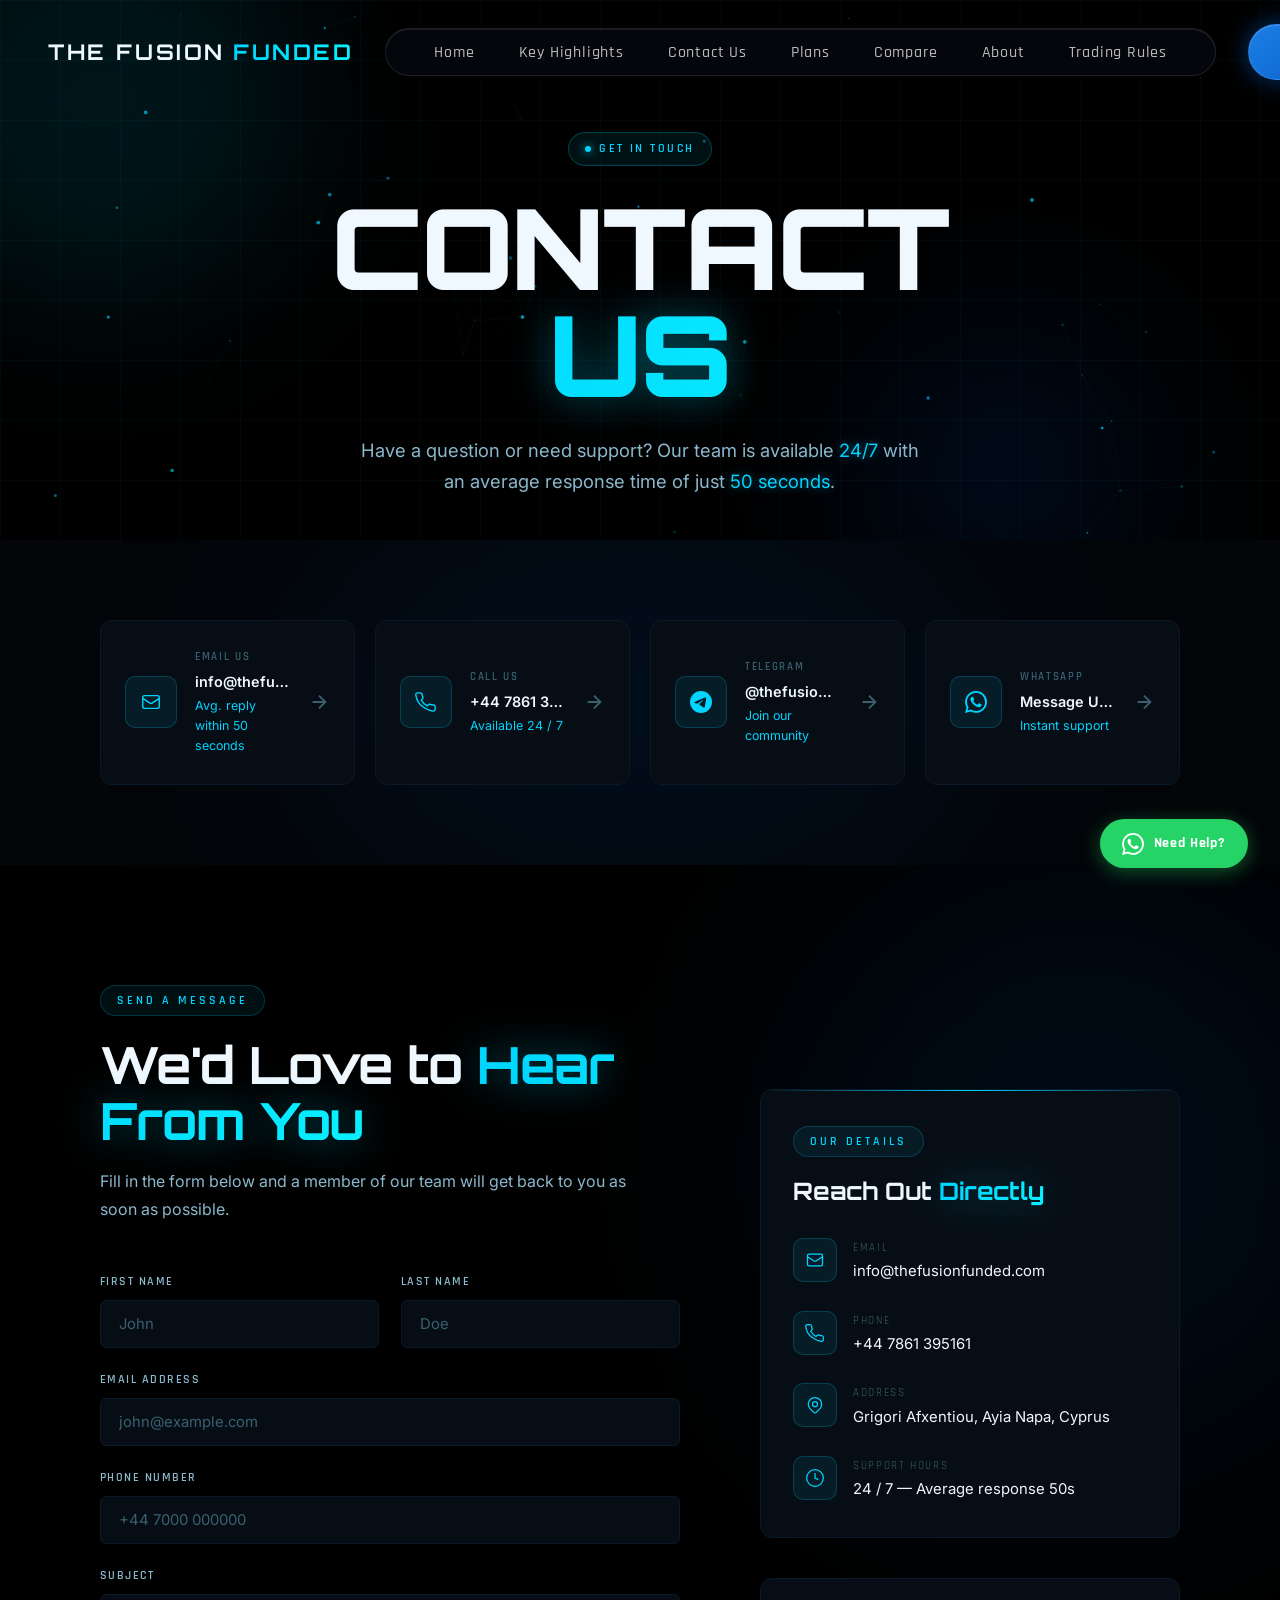
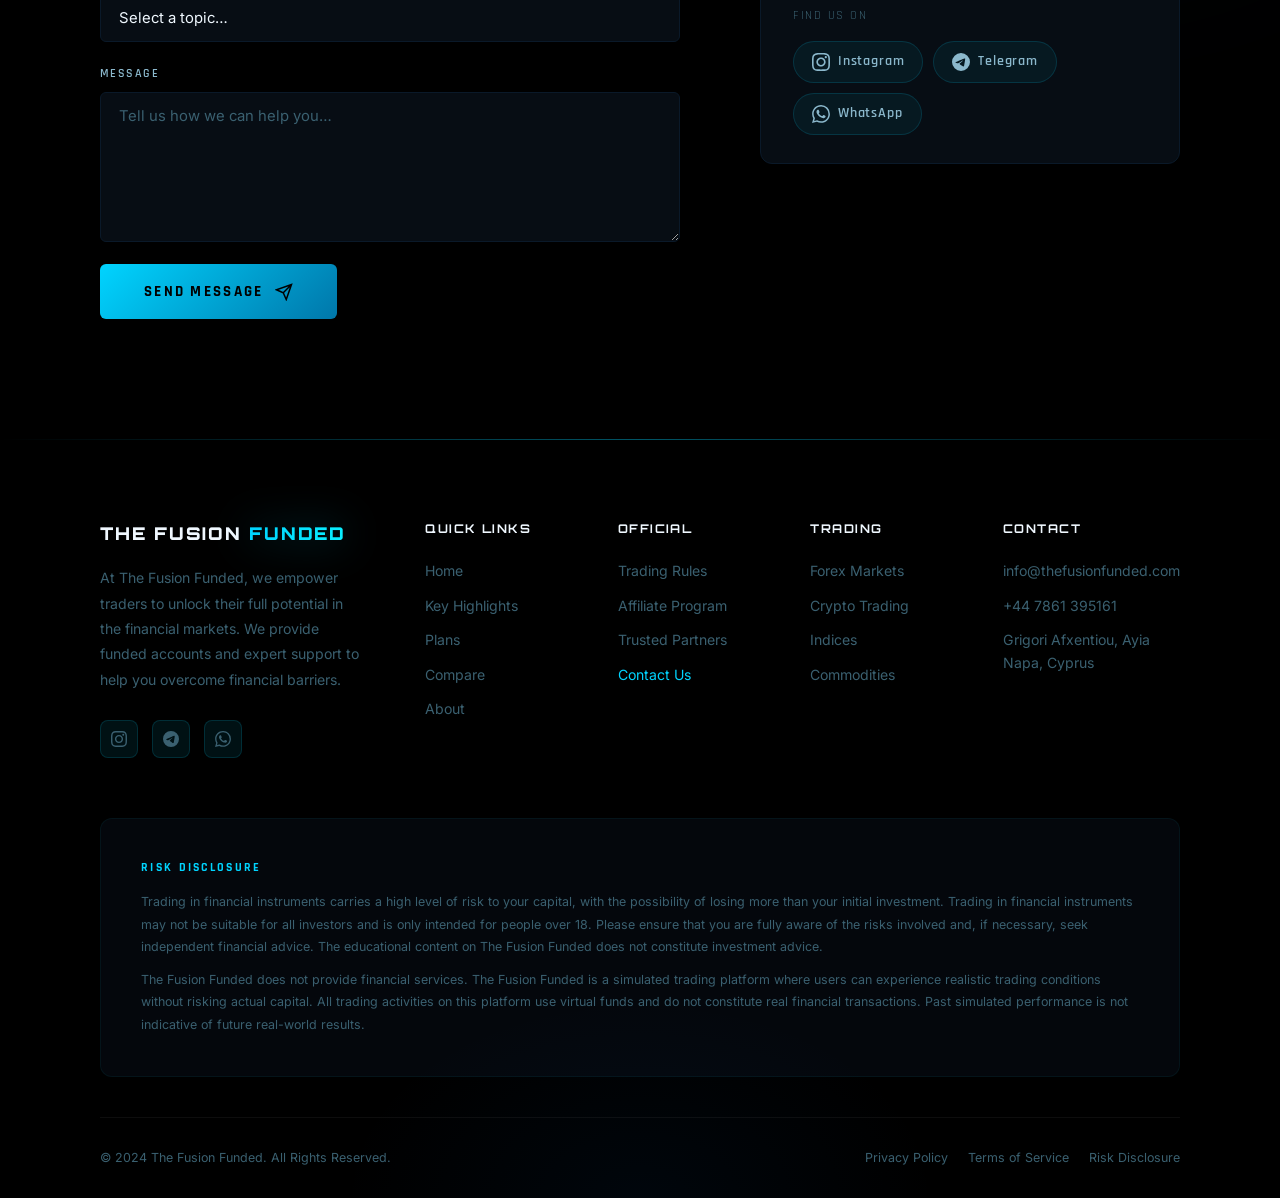
==== contact_us.html @ 969940a4 "fi" ====
<!DOCTYPE html>
<html lang="en">

<head>
  <meta charset="UTF-8" />
  <meta name="viewport" content="width=device-width, initial-scale=1.0" />
  <meta name="description"
    content="Contact The Fusion Funded — Get in touch with our expert support team. We're here 24/7 to help you on your funded trading journey." />
  <title>Contact Us | The Fusion Funded</title>
  <link rel="preconnect" href="https://fonts.googleapis.com" />
  <link rel="preconnect" href="https://fonts.gstatic.com" crossorigin />
  <link
    href="https://fonts.googleapis.com/css2?family=Orbitron:wght@400;600;700;900&family=Inter:wght@300;400;500;600&family=Rajdhani:wght@300;400;500;600;700&display=swap"
    rel="stylesheet" />
  <link rel="stylesheet" href="contact_us.css" />
</head>

<body>

  <!-- ===== NAVBAR ===== -->
  <nav id="navbar">
    <div class="nav-inner">
      <a href="../index.html" class="nav-logo" id="nav-logo">
        <span class="logo-text">THE FUSION</span>
        <span class="logo-accent">FUNDED</span>
      </a>
      <ul class="nav-links" id="nav-links">
        <li><a href="../index.html#hero" class="nav-link">Home</a></li>
        <li><a href="../index.html#highlights" class="nav-link">Key Highlights</a></li>
        <li><a href="contact_us.html" class="nav-link active">Contact Us</a></li>
        <li><a href="../index.html#plans" class="nav-link">Plans</a></li>
        <li><a href="../index.html#compare" class="nav-link">Compare</a></li>
        <li><a href="../index.html#about" class="nav-link">About</a></li>
        <li><a href="https://thefusionfunded.com/trading_rules.html" class="nav-link" target="_blank">Trading Rules</a></li>
      </ul>
      <a href="https://user.thefusionfunded.com/user/signup" class="nav-cta" id="nav-cta" target="_blank">Login / Sign Up</a>
      <button class="hamburger" id="hamburger" aria-label="Toggle navigation">
        <span></span><span></span><span></span>
      </button>
    </div>
  </nav>

  <!-- Mobile Menu Overlay -->
  <div class="mobile-menu-overlay" id="mobile-menu-overlay"></div>
  <div class="mobile-menu" id="mobile-menu">
    <ul>
      <li><a href="../index.html#hero" class="mobile-link">Home</a></li>
      <li><a href="../index.html#highlights" class="mobile-link">Key Highlights</a></li>
      <li><a href="contact_us.html" class="mobile-link">Contact Us</a></li>
      <li><a href="../index.html#plans" class="mobile-link">Plans</a></li>
      <li><a href="../index.html#compare" class="mobile-link">Compare</a></li>
      <li><a href="../index.html#about" class="mobile-link">About</a></li>
      <li><a href="https://thefusionfunded.com/trading_rules.html" class="mobile-link" target="_blank">Trading Rules</a></li>
      <li><a href="https://user.thefusionfunded.com/user/signup" class="mobile-cta" target="_blank">Login / Sign Up</a></li>
    </ul>
  </div>

  <!-- ===== PAGE HERO ===== -->
  <section class="page-hero" id="page-hero">
    <canvas id="hero-canvas" class="hero-canvas"></canvas>
    <div class="grid-overlay"></div>
    <div class="page-hero-content">
      <div class="hero-badge">
        <span class="badge-dot"></span>
        GET IN TOUCH
      </div>
      <h1 class="page-hero-title">
        <span class="title-line">CONTACT</span>
        <span class="title-line gradient-text">US</span>
      </h1>
      <p class="page-hero-subtitle">
        Have a question or need support? Our team is available
        <span class="neon-highlight">24/7</span> with an average response time of just
        <span class="neon-highlight">50 seconds</span>.
      </p>
    </div>
    <!-- Decorative orbs -->
    <div class="hero-orb hero-orb-1"></div>
    <div class="hero-orb hero-orb-2"></div>
  </section>

  <!-- ===== QUICK CONTACT CARDS ===== -->
  <section class="section quick-contact-section">
    <div class="section-bg-glow quick-glow"></div>
    <div class="container">
      <div class="quick-cards-grid">

        <a href="mailto:info@thefusionfunded.com" class="quick-card" id="card-email">
          <div class="quick-card-icon">
            <svg viewBox="0 0 24 24" fill="none" stroke="currentColor" stroke-width="1.5">
              <path d="M3 8l7.89 5.26a2 2 0 002.22 0L21 8M5 19h14a2 2 0 002-2V7a2 2 0 00-2-2H5a2 2 0 00-2 2v10a2 2 0 002 2z"/>
            </svg>
          </div>
          <div class="quick-card-body">
            <span class="quick-card-label">Email Us</span>
            <span class="quick-card-value">info@thefusionfunded.com</span>
            <span class="quick-card-hint">Avg. reply within 50 seconds</span>
          </div>
          <div class="quick-card-arrow">
            <svg viewBox="0 0 24 24" fill="none" stroke="currentColor" stroke-width="2"><path d="M5 12h14M12 5l7 7-7 7"/></svg>
          </div>
        </a>

        <a href="tel:+447861395161" class="quick-card" id="card-phone">
          <div class="quick-card-icon">
            <svg viewBox="0 0 24 24" fill="none" stroke="currentColor" stroke-width="1.5">
              <path d="M22 16.92v3a2 2 0 01-2.18 2 19.79 19.79 0 01-8.63-3.07A19.5 19.5 0 013.9 12.7a19.79 19.79 0 01-3.07-8.67A2 2 0 012.8 2h3a2 2 0 012 1.72 12.84 12.84 0 00.7 2.81 2 2 0 01-.45 2.11L6.91 9.91a16 16 0 006.34 6.34l1.27-1.27a2 2 0 012.11-.45 12.84 12.84 0 002.81.7A2 2 0 0122 16.92z"/>
            </svg>
          </div>
          <div class="quick-card-body">
            <span class="quick-card-label">Call Us</span>
            <span class="quick-card-value">+44 7861 395161</span>
            <span class="quick-card-hint">Available 24 / 7</span>
          </div>
          <div class="quick-card-arrow">
            <svg viewBox="0 0 24 24" fill="none" stroke="currentColor" stroke-width="2"><path d="M5 12h14M12 5l7 7-7 7"/></svg>
          </div>
        </a>

        <a href="https://t.me/thefusionfunded" target="_blank" class="quick-card" id="card-telegram">
          <div class="quick-card-icon">
            <svg viewBox="0 0 24 24" fill="currentColor">
              <path d="M11.944 0A12 12 0 0 0 0 12a12 12 0 0 0 12 12 12 12 0 0 0 12-12A12 12 0 0 0 12 0h-.056zm4.962 7.224c.1-.002.321.023.465.14a.506.506 0 0 1 .171.325c.016.093.036.306.02.472-.18 1.898-.962 6.502-1.36 8.627-.168.9-.499 1.201-.82 1.23-.696.065-1.225-.46-1.9-.902-1.056-.693-1.653-1.124-2.678-1.8-1.185-.78-.417-1.21.258-1.91.177-.184 3.247-2.977 3.307-3.23.007-.032.014-.15-.056-.212s-.174-.041-.249-.024c-.106.024-1.793 1.14-5.061 3.345-.479.33-.913.49-1.302.48-.428-.008-1.252-.241-1.865-.44-.752-.245-1.349-.374-1.297-.789.027-.216.325-.437.893-.663 3.498-1.524 5.83-2.529 6.998-3.014 3.332-1.386 4.025-1.627 4.476-1.635z"/>
            </svg>
          </div>
          <div class="quick-card-body">
            <span class="quick-card-label">Telegram</span>
            <span class="quick-card-value">@thefusionfunded</span>
            <span class="quick-card-hint">Join our community</span>
          </div>
          <div class="quick-card-arrow">
            <svg viewBox="0 0 24 24" fill="none" stroke="currentColor" stroke-width="2"><path d="M5 12h14M12 5l7 7-7 7"/></svg>
          </div>
        </a>

        <a href="https://wa.me/message/M3FHBYUPELBIJ1" target="_blank" class="quick-card" id="card-whatsapp">
          <div class="quick-card-icon">
            <svg viewBox="0 0 24 24" fill="currentColor">
              <path d="M17.472 14.382c-.297-.149-1.758-.867-2.03-.967-.273-.099-.471-.148-.67.15-.197.297-.767.966-.94 1.164-.173.199-.347.223-.644.075-.297-.15-1.255-.463-2.39-1.475-.883-.788-1.48-1.761-1.653-2.059-.173-.297-.018-.458.13-.606.134-.133.298-.347.446-.52.149-.174.198-.298.298-.497.099-.198.05-.371-.025-.52-.075-.149-.669-1.612-.916-2.207-.242-.579-.487-.5-.669-.51-.173-.008-.371-.01-.57-.01-.198 0-.52.074-.792.372-.272.297-1.04 1.016-1.04 2.479 0 1.462 1.065 2.875 1.213 3.074.149.198 2.096 3.2 5.077 4.487.709.306 1.262.489 1.694.625.712.227 1.36.195 1.871.118.571-.085 1.758-.719 2.006-1.413.248-.694.248-1.289.173-1.413-.074-.124-.272-.198-.57-.347m-5.421 7.403h-.004a9.87 9.87 0 01-5.031-1.378l-.361-.214-3.741.982.998-3.648-.235-.374a9.86 9.86 0 01-1.51-5.26c.001-5.45 4.436-9.884 9.888-9.884 2.64 0 5.122 1.03 6.988 2.898a9.825 9.825 0 012.893 6.994c-.003 5.45-4.437 9.884-9.885 9.884m8.413-18.297A11.815 11.815 0 0012.05 0C5.495 0 .16 5.335.157 11.892c0 2.096.547 4.142 1.588 5.945L.057 24l6.305-1.654a11.882 11.882 0 005.683 1.448h.005c6.554 0 11.89-5.335 11.893-11.893a11.821 11.821 0 00-3.48-8.413z"/>
            </svg>
          </div>
          <div class="quick-card-body">
            <span class="quick-card-label">WhatsApp</span>
            <span class="quick-card-value">Message Us Now</span>
            <span class="quick-card-hint">Instant support</span>
          </div>
          <div class="quick-card-arrow">
            <svg viewBox="0 0 24 24" fill="none" stroke="currentColor" stroke-width="2"><path d="M5 12h14M12 5l7 7-7 7"/></svg>
          </div>
        </a>

      </div>
    </div>
  </section>

  <!-- ===== CONTACT FORM + INFO ===== -->
  <section class="section contact-main-section" id="contact-form-section">
    <div class="section-bg-glow contact-main-glow"></div>
    <div class="container">
      <div class="contact-layout">

        <!-- LEFT: Form -->
        <div class="contact-form-wrap" data-reveal>
          <div class="section-header-left">
            <span class="section-tag">Send a Message</span>
            <h2 class="section-title">We'd Love to <span class="gradient-text">Hear From You</span></h2>
            <p class="section-desc-left">Fill in the form below and a member of our team will get back to you as soon as possible.</p>
          </div>

          <form class="contact-form" id="contact-form" novalidate>
            <div class="form-row">
              <div class="form-group">
                <label for="first-name">First Name</label>
                <input type="text" id="first-name" name="first_name" placeholder="John" required />
              </div>
              <div class="form-group">
                <label for="last-name">Last Name</label>
                <input type="text" id="last-name" name="last_name" placeholder="Doe" required />
              </div>
            </div>

            <div class="form-group">
              <label for="email">Email Address</label>
              <input type="email" id="email" name="email" placeholder="john@example.com" required />
            </div>

            <div class="form-group">
              <label for="phone">Phone Number</label>
              <input type="tel" id="phone" name="phone" placeholder="+44 7000 000000" />
            </div>

            <div class="form-group">
              <label for="subject">Subject</label>
              <select id="subject" name="subject">
                <option value="" disabled selected>Select a topic…</option>
                <option value="account">Account Support</option>
                <option value="payout">Payout Inquiry</option>
                <option value="challenge">Challenge Rules</option>
                <option value="technical">Technical Issues</option>
                <option value="partnership">Partnership</option>
                <option value="other">Other</option>
              </select>
            </div>

            <div class="form-group">
              <label for="message">Message</label>
              <textarea id="message" name="message" placeholder="Tell us how we can help you…" rows="6" required></textarea>
            </div>

            <button type="submit" class="btn-submit" id="btn-submit">
              <span>Send Message</span>
              <svg viewBox="0 0 24 24" fill="none" stroke="currentColor" stroke-width="2">
                <path d="M22 2L11 13M22 2L15 22 11 13 2 9l20-7z"/>
              </svg>
            </button>

            <!-- Success / Error feedback -->
            <div class="form-feedback" id="form-feedback" aria-live="polite"></div>
          </form>
        </div>

        <!-- RIGHT: Info + Map -->
        <div class="contact-info-wrap" data-reveal-right>

          <div class="contact-info-block">
            <span class="section-tag">Our Details</span>
            <h3 class="info-block-title">Reach Out <span class="gradient-text">Directly</span></h3>

            <div class="info-list">
              <div class="info-item">
                <div class="info-icon">
                  <svg viewBox="0 0 24 24" fill="none" stroke="currentColor" stroke-width="1.5">
                    <path d="M3 8l7.89 5.26a2 2 0 002.22 0L21 8M5 19h14a2 2 0 002-2V7a2 2 0 00-2-2H5a2 2 0 00-2 2v10a2 2 0 002 2z"/>
                  </svg>
                </div>
                <div class="info-text">
                  <span class="info-label">Email</span>
                  <a href="mailto:info@thefusionfunded.com" class="info-value hover-neon">info@thefusionfunded.com</a>
                </div>
              </div>

              <div class="info-item">
                <div class="info-icon">
                  <svg viewBox="0 0 24 24" fill="none" stroke="currentColor" stroke-width="1.5">
                    <path d="M22 16.92v3a2 2 0 01-2.18 2 19.79 19.79 0 01-8.63-3.07A19.5 19.5 0 013.9 12.7a19.79 19.79 0 01-3.07-8.67A2 2 0 012.8 2h3a2 2 0 012 1.72 12.84 12.84 0 00.7 2.81 2 2 0 01-.45 2.11L6.91 9.91a16 16 0 006.34 6.34l1.27-1.27a2 2 0 012.11-.45 12.84 12.84 0 002.81.7A2 2 0 0122 16.92z"/>
                  </svg>
                </div>
                <div class="info-text">
                  <span class="info-label">Phone</span>
                  <a href="tel:+447861395161" class="info-value hover-neon">+44 7861 395161</a>
                </div>
              </div>

              <div class="info-item">
                <div class="info-icon">
                  <svg viewBox="0 0 24 24" fill="none" stroke="currentColor" stroke-width="1.5">
                    <path d="M17.657 16.657L13.414 20.9a1.998 1.998 0 01-2.827 0l-4.244-4.243a8 8 0 1111.314 0z"/>
                    <path d="M15 11a3 3 0 11-6 0 3 3 0 016 0z"/>
                  </svg>
                </div>
                <div class="info-text">
                  <span class="info-label">Address</span>
                  <span class="info-value">Grigori Afxentiou, Ayia Napa, Cyprus</span>
                </div>
              </div>

              <div class="info-item">
                <div class="info-icon">
                  <svg viewBox="0 0 24 24" fill="none" stroke="currentColor" stroke-width="1.5">
                    <circle cx="12" cy="12" r="10"/><path d="M12 6v6l4 2"/>
                  </svg>
                </div>
                <div class="info-text">
                  <span class="info-label">Support Hours</span>
                  <span class="info-value">24 / 7 — Average response 50s</span>
                </div>
              </div>
            </div>
          </div>

          <!-- Social channels -->
          <div class="info-social-block">
            <p class="info-social-label">Find us on</p>
            <div class="info-social-row">
              <a href="https://www.instagram.com/thefusionfunded/" class="social-pill" target="_blank" aria-label="Instagram" id="social-instagram">
                <svg viewBox="0 0 24 24" fill="currentColor" width="18" height="18">
                  <path d="M12 2.163c3.204 0 3.584.012 4.85.07 3.252.148 4.771 1.691 4.919 4.919.058 1.265.069 1.645.069 4.849 0 3.205-.012 3.584-.069 4.849-.149 3.225-1.664 4.771-4.919 4.919-1.266.058-1.644.07-4.85.07-3.204 0-3.584-.012-4.849-.07-3.26-.149-4.771-1.699-4.919-4.92-.058-1.265-.07-1.644-.07-4.849 0-3.204.013-3.583.07-4.849.149-3.227 1.664-4.771 4.919-4.919 1.266-.057 1.645-.069 4.849-.069zm0-2.163c-3.259 0-3.667.014-4.947.072-4.358.2-6.78 2.618-6.98 6.98-.059 1.281-.073 1.689-.073 4.948 0 3.259.014 3.668.072 4.948.2 4.358 2.618 6.78 6.98 6.98 1.281.058 1.689.072 4.948.072 3.259 0 3.668-.014 4.948-.072 4.354-.2 6.782-2.618 6.979-6.98.059-1.28.073-1.689.073-4.948 0-3.259-.014-3.667-.072-4.947-.196-4.354-2.617-6.78-6.979-6.98-1.281-.059-1.69-.073-4.949-.073zm0 5.838c-3.403 0-6.162 2.759-6.162 6.162s2.759 6.163 6.162 6.163 6.162-2.759 6.162-6.163c0-3.403-2.759-6.162-6.162-6.162zm0 10.162c-2.209 0-4-1.79-4-4 0-2.209 1.791-4 4-4s4 1.791 4 4c0 2.21-1.791 4-4 4zm6.406-11.845c-.796 0-1.441.645-1.441 1.44s.645 1.44 1.441 1.44c.795 0 1.439-.645 1.439-1.44s-.644-1.44-1.439-1.44z"/>
                </svg>
                <span>Instagram</span>
              </a>
              <a href="https://t.me/thefusionfunded" class="social-pill" target="_blank" aria-label="Telegram" id="social-telegram">
                <svg viewBox="0 0 24 24" fill="currentColor" width="18" height="18">
                  <path d="M11.944 0A12 12 0 0 0 0 12a12 12 0 0 0 12 12 12 12 0 0 0 12-12A12 12 0 0 0 12 0h-.056zm4.962 7.224c.1-.002.321.023.465.14a.506.506 0 0 1 .171.325c.016.093.036.306.02.472-.18 1.898-.962 6.502-1.36 8.627-.168.9-.499 1.201-.82 1.23-.696.065-1.225-.46-1.9-.902-1.056-.693-1.653-1.124-2.678-1.8-1.185-.78-.417-1.21.258-1.91.177-.184 3.247-2.977 3.307-3.23.007-.032.014-.15-.056-.212s-.174-.041-.249-.024c-.106.024-1.793 1.14-5.061 3.345-.479.33-.913.49-1.302.48-.428-.008-1.252-.241-1.865-.44-.752-.245-1.349-.374-1.297-.789.027-.216.325-.437.893-.663 3.498-1.524 5.83-2.529 6.998-3.014 3.332-1.386 4.025-1.627 4.476-1.635z"/>
                </svg>
                <span>Telegram</span>
              </a>
              <a href="https://wa.me/message/M3FHBYUPELBIJ1" class="social-pill" target="_blank" aria-label="WhatsApp" id="social-whatsapp">
                <svg viewBox="0 0 24 24" fill="currentColor" width="18" height="18">
                  <path d="M17.472 14.382c-.297-.149-1.758-.867-2.03-.967-.273-.099-.471-.148-.67.15-.197.297-.767.966-.94 1.164-.173.199-.347.223-.644.075-.297-.15-1.255-.463-2.39-1.475-.883-.788-1.48-1.761-1.653-2.059-.173-.297-.018-.458.13-.606.134-.133.298-.347.446-.52.149-.174.198-.298.298-.497.099-.198.05-.371-.025-.52-.075-.149-.669-1.612-.916-2.207-.242-.579-.487-.5-.669-.51-.173-.008-.371-.01-.57-.01-.198 0-.52.074-.792.372-.272.297-1.04 1.016-1.04 2.479 0 1.462 1.065 2.875 1.213 3.074.149.198 2.096 3.2 5.077 4.487.709.306 1.262.489 1.694.625.712.227 1.36.195 1.871.118.571-.085 1.758-.719 2.006-1.413.248-.694.248-1.289.173-1.413-.074-.124-.272-.198-.57-.347m-5.421 7.403h-.004a9.87 9.87 0 01-5.031-1.378l-.361-.214-3.741.982.998-3.648-.235-.374a9.86 9.86 0 01-1.51-5.26c.001-5.45 4.436-9.884 9.888-9.884 2.64 0 5.122 1.03 6.988 2.898a9.825 9.825 0 012.893 6.994c-.003 5.45-4.437 9.884-9.885 9.884m8.413-18.297A11.815 11.815 0 0012.05 0C5.495 0 .16 5.335.157 11.892c0 2.096.547 4.142 1.588 5.945L.057 24l6.305-1.654a11.882 11.882 0 005.683 1.448h.005c6.554 0 11.89-5.335 11.893-11.893a11.821 11.821 0 00-3.48-8.413z"/>
                </svg>
                <span>WhatsApp</span>
              </a>
            </div>
          </div>

        </div>
      </div>
    </div>
  </section>



  <!-- ===== FLOATING GRADIENT ORBS ===== -->
  <div class="gradient-orb orb-1"></div>
  <div class="gradient-orb orb-2"></div>
  <div class="gradient-orb orb-3"></div>

  <!-- ===== FOOTER ===== -->
  <footer class="footer long-footer">
    <div class="footer-glow"></div>
    <div class="footer-gradient-shape"></div>
    <div class="container">
      <div class="footer-grid footer-grid-5">
        <div class="footer-brand">
          <div class="footer-logo">THE FUSION <span class="gradient-text">FUNDED</span></div>
          <p>At The Fusion Funded, we empower traders to unlock their full potential in the financial markets. We provide funded accounts and expert support to help you overcome financial barriers.</p>
          <div class="social-links">
            <a href="https://www.instagram.com/thefusionfunded/" class="social-link" aria-label="Instagram" target="_blank">
              <svg viewBox="0 0 24 24" fill="currentColor"><path d="M12 2.163c3.204 0 3.584.012 4.85.07 3.252.148 4.771 1.691 4.919 4.919.058 1.265.069 1.645.069 4.849 0 3.205-.012 3.584-.069 4.849-.149 3.225-1.664 4.771-4.919 4.919-1.266.058-1.644.07-4.85.07-3.204 0-3.584-.012-4.849-.07-3.26-.149-4.771-1.699-4.919-4.92-.058-1.265-.07-1.644-.07-4.849 0-3.204.013-3.583.07-4.849.149-3.227 1.664-4.771 4.919-4.919 1.266-.057 1.645-.069 4.849-.069zm0-2.163c-3.259 0-3.667.014-4.947.072-4.358.2-6.78 2.618-6.98 6.98-.059 1.281-.073 1.689-.073 4.948 0 3.259.014 3.668.072 4.948.2 4.358 2.618 6.78 6.98 6.98 1.281.058 1.689.072 4.948.072 3.259 0 3.668-.014 4.948-.072 4.354-.2 6.782-2.618 6.979-6.98.059-1.28.073-1.689.073-4.948 0-3.259-.014-3.667-.072-4.947-.196-4.354-2.617-6.78-6.979-6.98-1.281-.059-1.69-.073-4.949-.073zm0 5.838c-3.403 0-6.162 2.759-6.162 6.162s2.759 6.163 6.162 6.163 6.162-2.759 6.162-6.163c0-3.403-2.759-6.162-6.162-6.162zm0 10.162c-2.209 0-4-1.79-4-4 0-2.209 1.791-4 4-4s4 1.791 4 4c0 2.21-1.791 4-4 4zm6.406-11.845c-.796 0-1.441.645-1.441 1.44s.645 1.44 1.441 1.44c.795 0 1.439-.645 1.439-1.44s-.644-1.44-1.439-1.44z"/></svg>
            </a>
            <a href="https://t.me/thefusionfunded" class="social-link" aria-label="Telegram" target="_blank">
              <svg viewBox="0 0 24 24" fill="currentColor"><path d="M11.944 0A12 12 0 0 0 0 12a12 12 0 0 0 12 12 12 12 0 0 0 12-12A12 12 0 0 0 12 0h-.056zm4.962 7.224c.1-.002.321.023.465.14a.506.506 0 0 1 .171.325c.016.093.036.306.02.472-.18 1.898-.962 6.502-1.36 8.627-.168.9-.499 1.201-.82 1.23-.696.065-1.225-.46-1.9-.902-1.056-.693-1.653-1.124-2.678-1.8-1.185-.78-.417-1.21.258-1.91.177-.184 3.247-2.977 3.307-3.23.007-.032.014-.15-.056-.212s-.174-.041-.249-.024c-.106.024-1.793 1.14-5.061 3.345-.479.33-.913.49-1.302.48-.428-.008-1.252-.241-1.865-.44-.752-.245-1.349-.374-1.297-.789.027-.216.325-.437.893-.663 3.498-1.524 5.83-2.529 6.998-3.014 3.332-1.386 4.025-1.627 4.476-1.635z"/></svg>
            </a>
            <a href="https://wa.me/message/M3FHBYUPELBIJ1" class="social-link" aria-label="WhatsApp" target="_blank">
              <svg viewBox="0 0 24 24" fill="currentColor"><path d="M17.472 14.382c-.297-.149-1.758-.867-2.03-.967-.273-.099-.471-.148-.67.15-.197.297-.767.966-.94 1.164-.173.199-.347.223-.644.075-.297-.15-1.255-.463-2.39-1.475-.883-.788-1.48-1.761-1.653-2.059-.173-.297-.018-.458.13-.606.134-.133.298-.347.446-.52.149-.174.198-.298.298-.497.099-.198.05-.371-.025-.52-.075-.149-.669-1.612-.916-2.207-.242-.579-.487-.5-.669-.51-.173-.008-.371-.01-.57-.01-.198 0-.52.074-.792.372-.272.297-1.04 1.016-1.04 2.479 0 1.462 1.065 2.875 1.213 3.074.149.198 2.096 3.2 5.077 4.487.709.306 1.262.489 1.694.625.712.227 1.36.195 1.871.118.571-.085 1.758-.719 2.006-1.413.248-.694.248-1.289.173-1.413-.074-.124-.272-.198-.57-.347m-5.421 7.403h-.004a9.87 9.87 0 01-5.031-1.378l-.361-.214-3.741.982.998-3.648-.235-.374a9.86 9.86 0 01-1.51-5.26c.001-5.45 4.436-9.884 9.888-9.884 2.64 0 5.122 1.03 6.988 2.898a9.825 9.825 0 012.893 6.994c-.003 5.45-4.437 9.884-9.885 9.884m8.413-18.297A11.815 11.815 0 0012.05 0C5.495 0 .16 5.335.157 11.892c0 2.096.547 4.142 1.588 5.945L.057 24l6.305-1.654a11.882 11.882 0 005.683 1.448h.005c6.554 0 11.89-5.335 11.893-11.893a11.821 11.821 0 00-3.48-8.413z"/></svg>
            </a>
          </div>
        </div>
        <div class="footer-col">
          <h4>Quick Links</h4>
          <ul>
            <li><a href="../index.html#hero">Home</a></li>
            <li><a href="../index.html#highlights">Key Highlights</a></li>
            <li><a href="../index.html#plans">Plans</a></li>
            <li><a href="../index.html#compare">Compare</a></li>
            <li><a href="../index.html#about">About</a></li>
          </ul>
        </div>
        <div class="footer-col">
          <h4>Official</h4>
          <ul>
            <li><a href="https://thefusionfunded.com/trading_rules.html" target="_blank">Trading Rules</a></li>
            <li><a href="https://thefusionfunded.com/Affiliate_Program.html" target="_blank">Affiliate Program</a></li>
            <li><a href="https://thefusionfunded.com/Trusted_Partner.html" target="_blank">Trusted Partners</a></li>
            <li><a href="contact_us.html" class="neon-link" aria-current="page">Contact Us</a></li>
          </ul>
        </div>
        <div class="footer-col">
          <h4>Trading</h4>
          <ul>
            <li><a href="#">Forex Markets</a></li>
            <li><a href="#">Crypto Trading</a></li>
            <li><a href="#">Indices</a></li>
            <li><a href="#">Commodities</a></li>
          </ul>
        </div>
        <div class="footer-col">
          <h4>Contact</h4>
          <ul>
            <li><a href="mailto:info@thefusionfunded.com">info@thefusionfunded.com</a></li>
            <li><a href="tel:+447861395161">+44 7861 395161</a></li>
            <li>Grigori Afxentiou, Ayia Napa, Cyprus</li>
          </ul>
        </div>
      </div>

      <div class="footer-disclaimer">
        <h5>Risk Disclosure</h5>
        <p>Trading in financial instruments carries a high level of risk to your capital, with the possibility of losing more than your initial investment. Trading in financial instruments may not be suitable for all investors and is only intended for people over 18. Please ensure that you are fully aware of the risks involved and, if necessary, seek independent financial advice. The educational content on The Fusion Funded does not constitute investment advice.</p>
        <p>The Fusion Funded does not provide financial services. The Fusion Funded is a simulated trading platform where users can experience realistic trading conditions without risking actual capital. All trading activities on this platform use virtual funds and do not constitute real financial transactions. Past simulated performance is not indicative of future real-world results.</p>
      </div>

      <div class="footer-bottom">
        <p>&copy; 2024 The Fusion Funded. All Rights Reserved.</p>
        <div class="footer-bottom-links">
          <a href="#">Privacy Policy</a>
          <a href="#">Terms of Service</a>
          <a href="#">Risk Disclosure</a>
        </div>
      </div>
    </div>
  </footer>

  <!-- WhatsApp Float -->
  <a href="https://wa.me/message/M3FHBYUPELBIJ1" class="whatsapp-float" target="_blank" aria-label="Chat on WhatsApp" id="whatsapp-float">
    <svg viewBox="0 0 24 24" fill="currentColor">
      <path d="M17.472 14.382c-.297-.149-1.758-.867-2.03-.967-.273-.099-.471-.148-.67.15-.197.297-.767.966-.94 1.164-.173.199-.347.223-.644.075-.297-.15-1.255-.463-2.39-1.475-.883-.788-1.48-1.761-1.653-2.059-.173-.297-.018-.458.13-.606.134-.133.298-.347.446-.52.149-.174.198-.298.298-.497.099-.198.05-.371-.025-.52-.075-.149-.669-1.612-.916-2.207-.242-.579-.487-.5-.669-.51-.173-.008-.371-.01-.57-.01-.198 0-.52.074-.792.372-.272.297-1.04 1.016-1.04 2.479 0 1.462 1.065 2.875 1.213 3.074.149.198 2.096 3.2 5.077 4.487.709.306 1.262.489 1.694.625.712.227 1.36.195 1.871.118.571-.085 1.758-.719 2.006-1.413.248-.694.248-1.289.173-1.413-.074-.124-.272-.198-.57-.347m-5.421 7.403h-.004a9.87 9.87 0 01-5.031-1.378l-.361-.214-3.741.982.998-3.648-.235-.374a9.86 9.86 0 01-1.51-5.26c.001-5.45 4.436-9.884 9.888-9.884 2.64 0 5.122 1.03 6.988 2.898a9.825 9.825 0 012.893 6.994c-.003 5.45-4.437 9.884-9.885 9.884m8.413-18.297A11.815 11.815 0 0012.05 0C5.495 0 .16 5.335.157 11.892c0 2.096.547 4.142 1.588 5.945L.057 24l6.305-1.654a11.882 11.882 0 005.683 1.448h.005c6.554 0 11.89-5.335 11.893-11.893a11.821 11.821 0 00-3.48-8.413z"/>
    </svg>
    <span>Need Help?</span>
  </a>

  <script src="contact_us.js"></script>
</body>

</html>
---- contact_us.css ----
/* ============================================================
   THE FUSION FUNDED — contact_us.css
   Standalone stylesheet matching the main site theme.
   Black × Neon Blue Gradient design system.
   ============================================================ */

/* ---------- CSS Custom Properties (mirrors style.css) ---------- */
:root {
  --neon-blue: #00d4ff;
  --neon-blue-dim: #0099cc;
  --neon-blue-dark: #004466;
  --neon-glow: #00d4ff80;
  --neon-glow-strong: #00d4ffcc;
  --bg-black: #000000;
  --bg-dark: #030508;
  --bg-card: #070d14;
  --bg-card-border: #0a1929;
  --text-primary: #f0f8ff;
  --text-secondary: #8bb8cc;
  --text-muted: #3a6070;
  --gradient-blue: linear-gradient(135deg, #00d4ff 0%, #0077aa 50%, #003366 100%);
  --gradient-text: linear-gradient(90deg, #00d4ff, #0aefff, #00d4ff);
  --transition: 0.3s cubic-bezier(0.4, 0, 0.2, 1);
  --radius: 12px;
  --font-head: 'Orbitron', monospace;
  --font-body: 'Inter', sans-serif;
  --font-ui: 'Rajdhani', sans-serif;
}

/* ---------- Reset & Base ---------- */
*,
*::before,
*::after {
  box-sizing: border-box;
  margin: 0;
  padding: 0;
}

html {
  scroll-behavior: smooth;
  font-size: 16px;
}

body {
  font-family: var(--font-body);
  background: var(--bg-black);
  color: var(--text-primary);
  overflow-x: hidden;
  line-height: 1.6;
}

a {
  text-decoration: none;
  color: inherit;
}

ul {
  list-style: none;
}

img {
  display: block;
  max-width: 100%;
}

button {
  cursor: pointer;
  font-family: inherit;
  border: none;
  background: none;
}

/* ---------- Scrollbar ---------- */
::-webkit-scrollbar { width: 5px; }
::-webkit-scrollbar-track { background: var(--bg-black); }
::-webkit-scrollbar-thumb { background: var(--neon-blue-dark); border-radius: 3px; }
::-webkit-scrollbar-thumb:hover { background: var(--neon-blue); }

/* ============================================================
   SHARED UTILITIES
   ============================================================ */
.gradient-text {
  background: var(--gradient-text);
  background-size: 200% auto;
  -webkit-background-clip: text;
  -webkit-text-fill-color: transparent;
  background-clip: text;
  animation: textShimmer 3s linear infinite;
  filter: drop-shadow(0 0 20px rgba(0, 212, 255, 0.4));
}

.neon-highlight {
  color: var(--neon-blue);
  text-shadow: 0 0 10px var(--neon-glow);
}

.neon-link {
  color: var(--neon-blue) !important;
}

.section {
  position: relative;
  padding: 120px 0;
  overflow: hidden;
}

.container {
  max-width: 1200px;
  margin: 0 auto;
  padding: 0 60px;
}

.section-header {
  text-align: center;
  margin-bottom: 70px;
}

.section-header-left {
  margin-bottom: 48px;
}

.section-tag {
  display: inline-block;
  font-family: var(--font-ui);
  font-size: 0.75rem;
  font-weight: 600;
  letter-spacing: 0.25em;
  text-transform: uppercase;
  color: var(--neon-blue);
  background: rgba(0, 212, 255, 0.07);
  border: 1px solid rgba(0, 212, 255, 0.2);
  padding: 5px 16px;
  border-radius: 100px;
  margin-bottom: 20px;
}

.section-title {
  font-family: var(--font-head);
  font-size: clamp(2rem, 4vw, 3.2rem);
  font-weight: 700;
  letter-spacing: -0.02em;
  margin-bottom: 18px;
  line-height: 1.1;
}

.section-desc {
  font-size: 1.05rem;
  color: var(--text-secondary);
  max-width: 580px;
  margin: 0 auto;
  line-height: 1.8;
}

.section-desc-left {
  font-size: 1rem;
  color: var(--text-secondary);
  line-height: 1.8;
  max-width: 540px;
}

.section-bg-glow {
  position: absolute;
  border-radius: 50%;
  filter: blur(120px);
  pointer-events: none;
  z-index: 0;
}

/* scroll reveal */
[data-reveal] {
  opacity: 0;
  transform: translateY(50px);
  transition: opacity 0.7s cubic-bezier(0.16, 1, 0.3, 1), transform 0.7s cubic-bezier(0.16, 1, 0.3, 1);
}
[data-reveal-right] {
  opacity: 0;
  transform: translateX(60px);
  transition: opacity 0.7s cubic-bezier(0.16, 1, 0.3, 1), transform 0.7s cubic-bezier(0.16, 1, 0.3, 1);
}
[data-reveal].revealed,
[data-reveal-right].revealed {
  opacity: 1;
  transform: none;
}

/* ============================================================
   NAVBAR
   ============================================================ */
#navbar {
  position: fixed;
  top: 0;
  left: 0;
  right: 0;
  z-index: 1000;
  background: transparent;
  transition: background var(--transition), backdrop-filter var(--transition);
}

#navbar.scrolled {
  background: rgba(3, 5, 8, 0.92);
  backdrop-filter: blur(20px);
  -webkit-backdrop-filter: blur(20px);
  border-bottom: 1px solid rgba(0, 212, 255, 0.08);
}

.nav-inner {
  display: flex;
  align-items: center;
  justify-content: space-between;
  padding: 24px 48px;
  max-width: 1500px;
  margin: 0 auto;
  gap: 32px;
}

.nav-logo {
  display: flex;
  align-items: center;
  gap: 8px;
  font-family: var(--font-head);
  font-size: 1.35rem;
  font-weight: 700;
  letter-spacing: 0.12em;
  cursor: pointer;
  white-space: nowrap;
  flex-shrink: 0;
}

.logo-text { color: var(--text-primary); }

.logo-accent {
  background: var(--gradient-text);
  background-size: 200% auto;
  -webkit-background-clip: text;
  -webkit-text-fill-color: transparent;
  background-clip: text;
  animation: textShimmer 3s linear infinite;
}

.nav-links {
  display: flex;
  align-items: center;
  gap: 4px;
  background: rgba(10, 12, 20, 0.55);
  border: 1px solid rgba(255, 255, 255, 0.1);
  border-radius: 100px;
  padding: 10px 28px;
  backdrop-filter: blur(24px) saturate(180%);
  -webkit-backdrop-filter: blur(24px) saturate(180%);
  box-shadow: 0 8px 32px rgba(0,0,0,0.55), inset 0 1px 0 rgba(255,255,255,0.08);
}

.nav-link {
  font-family: var(--font-ui);
  font-size: 1rem;
  font-weight: 500;
  letter-spacing: 0.05em;
  color: rgba(255, 255, 255, 0.72);
  padding: 10px 20px;
  border-radius: 100px;
  transition: color var(--transition), background var(--transition);
  white-space: nowrap;
}

.nav-link:hover {
  color: #fff;
  background: rgba(255, 255, 255, 0.1);
}

.nav-cta {
  font-family: var(--font-ui);
  font-size: 1rem;
  font-weight: 700;
  letter-spacing: 0.06em;
  padding: 14px 36px;
  background: linear-gradient(135deg, rgba(30, 140, 255, 0.9), rgba(0, 90, 210, 0.85));
  color: #fff;
  border-radius: 100px;
  border: 1px solid rgba(100, 180, 255, 0.3);
  white-space: nowrap;
  flex-shrink: 0;
  backdrop-filter: blur(12px);
  -webkit-backdrop-filter: blur(12px);
  transition: box-shadow var(--transition), transform var(--transition);
  box-shadow: 0 0 24px rgba(0, 120, 255, 0.45), inset 0 1px 0 rgba(255,255,255,0.15);
}

.nav-cta:hover {
  box-shadow: 0 0 40px rgba(0, 120, 255, 0.7), inset 0 1px 0 rgba(255,255,255,0.2);
  transform: translateY(-2px);
}

.hamburger {
  display: none;
  flex-direction: column;
  gap: 6px;
  padding: 4px;
  z-index: 1100;
}

.hamburger span {
  display: block;
  width: 26px;
  height: 2px;
  background: var(--neon-blue);
  transition: var(--transition);
  box-shadow: 0 0 6px var(--neon-glow);
}

.hamburger.open span:nth-child(1) { transform: translateY(8px) rotate(45deg); }
.hamburger.open span:nth-child(2) { opacity: 0; }
.hamburger.open span:nth-child(3) { transform: translateY(-8px) rotate(-45deg); }

/* Mobile menu */
.mobile-menu-overlay {
  display: none;
  position: fixed;
  inset: 0;
  background: rgba(0,0,0,0.6);
  z-index: 1050;
  backdrop-filter: blur(4px);
}

.mobile-menu {
  position: fixed;
  top: 0;
  right: -320px;
  width: 300px;
  height: 100vh;
  background: #050a10;
  border-left: 1px solid rgba(0, 212, 255, 0.15);
  z-index: 1100;
  padding: 100px 36px 40px;
  transition: right 0.4s cubic-bezier(0.4, 0, 0.2, 1);
  display: flex;
  flex-direction: column;
}

.mobile-menu.open { right: 0; }
.mobile-menu-overlay.open { display: block; }

.mobile-menu ul {
  display: flex;
  flex-direction: column;
  gap: 8px;
}

.mobile-link {
  display: block;
  font-family: var(--font-ui);
  font-size: 1.1rem;
  font-weight: 500;
  letter-spacing: 0.08em;
  color: rgba(255,255,255,0.72);
  padding: 12px 0;
  border-bottom: 1px solid rgba(255,255,255,0.05);
  transition: color var(--transition);
}

.mobile-link:hover { color: var(--neon-blue); }

.mobile-cta {
  display: inline-block;
  margin-top: 24px;
  font-family: var(--font-ui);
  font-size: 1rem;
  font-weight: 700;
  letter-spacing: 0.1em;
  text-align: center;
  padding: 14px 24px;
  background: linear-gradient(135deg, #00d4ff, #0077aa);
  color: #000;
  border-radius: 100px;
  transition: box-shadow var(--transition);
}

.mobile-cta:hover { box-shadow: 0 0 24px var(--neon-glow); }

/* ============================================================
   PAGE HERO
   ============================================================ */
.page-hero {
  position: relative;
  height: 60vh;
  min-height: 480px;
  padding-top: 90px;
  display: flex;
  align-items: center;
  justify-content: center;
  overflow: hidden;
  background: var(--bg-black);
}

.hero-canvas {
  position: absolute;
  inset: 0;
  width: 100%;
  height: 100%;
  z-index: 0;
  pointer-events: none;
}

.grid-overlay {
  position: absolute;
  inset: 0;
  background-image:
    linear-gradient(rgba(0, 212, 255, 0.04) 1px, transparent 1px),
    linear-gradient(90deg, rgba(0, 212, 255, 0.04) 1px, transparent 1px);
  background-size: 60px 60px;
  z-index: 1;
  pointer-events: none;
}

.page-hero-content {
  position: relative;
  z-index: 2;
  text-align: center;
  padding: 0 24px;
  animation: heroEntrance 1.2s cubic-bezier(0.16, 1, 0.3, 1) both;
}

.hero-badge {
  display: inline-flex;
  align-items: center;
  gap: 8px;
  font-family: var(--font-ui);
  font-size: 0.78rem;
  font-weight: 600;
  letter-spacing: 0.2em;
  text-transform: uppercase;
  color: var(--neon-blue);
  background: rgba(0, 212, 255, 0.08);
  border: 1px solid rgba(0, 212, 255, 0.25);
  padding: 6px 16px;
  border-radius: 100px;
  margin-bottom: 28px;
  backdrop-filter: blur(4px);
}

.badge-dot {
  width: 6px;
  height: 6px;
  border-radius: 50%;
  background: var(--neon-blue);
  box-shadow: 0 0 10px var(--neon-blue);
  animation: pulse 1.5s ease-in-out infinite;
}

.page-hero-title {
  font-family: var(--font-head);
  font-size: clamp(3.5rem, 10vw, 7rem);
  font-weight: 900;
  line-height: 0.95;
  letter-spacing: -0.02em;
  margin-bottom: 28px;
}

.title-line { display: block; }

.page-hero-subtitle {
  font-size: 1.15rem;
  color: var(--text-secondary);
  line-height: 1.7;
  max-width: 560px;
  margin: 0 auto;
}

/* Decorative hero orbs */
.hero-orb {
  position: absolute;
  border-radius: 50%;
  filter: blur(80px);
  pointer-events: none;
  z-index: 1;
}

.hero-orb-1 {
  width: 400px;
  height: 400px;
  background: rgba(0, 212, 255, 0.1);
  top: -100px;
  left: -100px;
}

.hero-orb-2 {
  width: 300px;
  height: 300px;
  background: rgba(0, 80, 200, 0.12);
  bottom: -80px;
  right: 10%;
}

/* ============================================================
   QUICK CONTACT CARDS
   ============================================================ */
.quick-contact-section {
  background: var(--bg-dark);
  padding: 80px 0;
}

.quick-glow {
  width: 700px;
  height: 400px;
  background: rgba(0, 100, 200, 0.1);
  top: 50%;
  left: 50%;
  transform: translate(-50%, -50%);
}

.quick-cards-grid {
  display: grid;
  grid-template-columns: repeat(4, 1fr);
  gap: 20px;
  position: relative;
  z-index: 1;
}

.quick-card {
  display: flex;
  align-items: center;
  gap: 18px;
  background: var(--bg-card);
  border: 1px solid var(--bg-card-border);
  border-radius: var(--radius);
  padding: 28px 24px;
  transition: border-color var(--transition), box-shadow var(--transition), transform var(--transition);
  position: relative;
  overflow: hidden;
  cursor: pointer;
}

.quick-card::before {
  content: '';
  position: absolute;
  top: 0; left: 0; right: 0;
  height: 1px;
  background: linear-gradient(90deg, transparent, var(--neon-blue), transparent);
  opacity: 0;
  transition: opacity var(--transition);
}

.quick-card:hover {
  border-color: rgba(0, 212, 255, 0.35);
  box-shadow: 0 0 30px rgba(0, 212, 255, 0.08), 0 20px 40px rgba(0,0,0,0.4);
  transform: translateY(-5px);
}

.quick-card:hover::before { opacity: 1; }

.quick-card-icon {
  width: 52px;
  height: 52px;
  min-width: 52px;
  background: rgba(0, 212, 255, 0.08);
  border: 1px solid rgba(0, 212, 255, 0.2);
  border-radius: 10px;
  display: flex;
  align-items: center;
  justify-content: center;
  color: var(--neon-blue);
  transition: box-shadow var(--transition);
}

.quick-card:hover .quick-card-icon {
  box-shadow: 0 0 16px rgba(0, 212, 255, 0.25);
}

.quick-card-icon svg {
  width: 22px;
  height: 22px;
}

.quick-card-body {
  display: flex;
  flex-direction: column;
  gap: 3px;
  flex: 1;
  min-width: 0;
}

.quick-card-label {
  font-family: var(--font-ui);
  font-size: 0.7rem;
  font-weight: 600;
  letter-spacing: 0.15em;
  text-transform: uppercase;
  color: var(--text-muted);
}

.quick-card-value {
  font-size: 0.9rem;
  font-weight: 600;
  color: var(--text-primary);
  white-space: nowrap;
  overflow: hidden;
  text-overflow: ellipsis;
}

.quick-card-hint {
  font-size: 0.78rem;
  color: var(--neon-blue);
}

.quick-card-arrow {
  width: 22px;
  height: 22px;
  color: var(--text-muted);
  flex-shrink: 0;
  transition: color var(--transition), transform var(--transition);
}

.quick-card-arrow svg { width: 100%; height: 100%; }

.quick-card:hover .quick-card-arrow {
  color: var(--neon-blue);
  transform: translateX(4px);
}

/* ============================================================
   CONTACT MAIN SECTION
   ============================================================ */
.contact-main-section {
  background: var(--bg-black);
}

.contact-main-glow {
  width: 600px;
  height: 600px;
  background: rgba(0, 100, 200, 0.1);
  top: 0;
  right: -100px;
}

.contact-layout {
  display: grid;
  grid-template-columns: 1fr 420px;
  gap: 80px;
  position: relative;
  z-index: 1;
  align-items: start;
}

/* ---------- Contact Form ---------- */

.contact-form {
  display: flex;
  flex-direction: column;
  gap: 22px;
}

.form-row {
  display: grid;
  grid-template-columns: 1fr 1fr;
  gap: 22px;
}

.form-group {
  display: flex;
  flex-direction: column;
  gap: 8px;
}

.form-group label {
  font-family: var(--font-ui);
  font-size: 0.78rem;
  font-weight: 600;
  letter-spacing: 0.12em;
  text-transform: uppercase;
  color: var(--text-secondary);
}

.form-group input,
.form-group select,
.form-group textarea {
  background: var(--bg-card);
  border: 1px solid var(--bg-card-border);
  border-radius: 6px;
  padding: 14px 18px;
  font-family: var(--font-body);
  font-size: 0.93rem;
  color: var(--text-primary);
  outline: none;
  transition: border-color var(--transition), box-shadow var(--transition);
  appearance: none;
  -webkit-appearance: none;
}

.form-group input::placeholder,
.form-group textarea::placeholder {
  color: var(--text-muted);
}

.form-group input:focus,
.form-group select:focus,
.form-group textarea:focus {
  border-color: var(--neon-blue);
  box-shadow: 0 0 0 3px rgba(0, 212, 255, 0.1);
}

.form-group select option {
  background: var(--bg-dark);
  color: var(--text-primary);
}

.form-group textarea {
  resize: vertical;
  min-height: 150px;
}

.btn-submit {
  display: inline-flex;
  align-items: center;
  justify-content: center;
  gap: 12px;
  font-family: var(--font-ui);
  font-size: 0.95rem;
  font-weight: 700;
  letter-spacing: 0.15em;
  text-transform: uppercase;
  padding: 18px 44px;
  background: linear-gradient(135deg, #00d4ff, #0077aa);
  color: #000;
  border-radius: 6px;
  transition: box-shadow var(--transition), transform var(--transition);
  align-self: flex-start;
  cursor: pointer;
}

.btn-submit svg { width: 18px; height: 18px; }

.btn-submit:hover {
  box-shadow: 0 0 30px var(--neon-glow-strong);
  transform: translateY(-2px);
}

.btn-submit:disabled {
  opacity: 0.6;
  cursor: not-allowed;
  transform: none;
}

.form-feedback {
  font-size: 0.9rem;
  padding: 12px 16px;
  border-radius: 6px;
  display: none;
}

.form-feedback.success {
  display: block;
  background: rgba(0, 255, 136, 0.08);
  border: 1px solid rgba(0, 255, 136, 0.25);
  color: #00ff88;
}

.form-feedback.error {
  display: block;
  background: rgba(255, 68, 102, 0.08);
  border: 1px solid rgba(255, 68, 102, 0.25);
  color: #ff4466;
}

/* ---------- Contact Info ---------- */
.contact-info-wrap {
  display: flex;
  flex-direction: column;
  gap: 40px;
  padding-top: 4px;
  position: sticky;
  top: 100px;
}

.contact-info-block {
  background: var(--bg-card);
  border: 1px solid var(--bg-card-border);
  border-radius: var(--radius);
  padding: 36px 32px;
  position: relative;
  overflow: hidden;
}

.contact-info-block::before {
  content: '';
  position: absolute;
  top: 0; left: 0; right: 0;
  height: 1px;
  background: linear-gradient(90deg, transparent, var(--neon-blue), transparent);
}

.info-block-title {
  font-family: var(--font-head);
  font-size: 1.5rem;
  font-weight: 700;
  margin-bottom: 32px;
  line-height: 1.2;
}

.info-list {
  display: flex;
  flex-direction: column;
  gap: 28px;
}

.info-item {
  display: flex;
  align-items: flex-start;
  gap: 16px;
}

.info-icon {
  width: 44px;
  height: 44px;
  min-width: 44px;
  background: rgba(0, 212, 255, 0.08);
  border: 1px solid rgba(0, 212, 255, 0.2);
  border-radius: 10px;
  display: flex;
  align-items: center;
  justify-content: center;
  flex-shrink: 0;
}

.info-icon svg {
  width: 20px;
  height: 20px;
  stroke: var(--neon-blue);
}

.info-text {
  display: flex;
  flex-direction: column;
  gap: 3px;
  padding-top: 2px;
}

.info-label {
  font-family: var(--font-ui);
  font-size: 0.68rem;
  letter-spacing: 0.15em;
  text-transform: uppercase;
  color: var(--text-muted);
}

.info-value {
  font-size: 0.93rem;
  color: var(--text-primary);
  line-height: 1.5;
  transition: color var(--transition);
}

.hover-neon:hover { color: var(--neon-blue); }

/* Social pills */
.info-social-block {
  background: var(--bg-card);
  border: 1px solid var(--bg-card-border);
  border-radius: var(--radius);
  padding: 28px 32px;
}

.info-social-label {
  font-family: var(--font-ui);
  font-size: 0.72rem;
  letter-spacing: 0.15em;
  text-transform: uppercase;
  color: var(--text-muted);
  margin-bottom: 16px;
}

.info-social-row {
  display: flex;
  gap: 10px;
  flex-wrap: wrap;
}

.social-pill {
  display: inline-flex;
  align-items: center;
  gap: 8px;
  font-family: var(--font-ui);
  font-size: 0.85rem;
  font-weight: 600;
  letter-spacing: 0.06em;
  padding: 9px 18px;
  background: rgba(0, 212, 255, 0.06);
  border: 1px solid rgba(0, 212, 255, 0.15);
  border-radius: 100px;
  color: var(--text-secondary);
  transition: color var(--transition), border-color var(--transition), box-shadow var(--transition);
}

.social-pill:hover {
  color: var(--neon-blue);
  border-color: var(--neon-blue);
  box-shadow: 0 0 14px rgba(0, 212, 255, 0.2);
}


/* ============================================================
   FLOATING GRADIENT ORBS
   ============================================================ */
.gradient-orb {
  position: fixed;
  border-radius: 50%;
  filter: blur(80px);
  pointer-events: none;
  z-index: -1;
  animation: orbFloat 12s ease-in-out infinite;
}

.orb-1 {
  width: 350px;
  height: 350px;
  background: rgba(0, 212, 255, 0.04);
  top: 20%;
  right: -80px;
  animation-delay: 0s;
}

.orb-2 {
  width: 250px;
  height: 250px;
  background: rgba(0, 80, 200, 0.06);
  bottom: 30%;
  left: -60px;
  animation-delay: -4s;
}

.orb-3 {
  width: 200px;
  height: 200px;
  background: rgba(0, 150, 255, 0.05);
  top: 60%;
  left: 50%;
  animation-delay: -8s;
}

/* ============================================================
   FOOTER (exact match of main site)
   ============================================================ */
.footer {
  position: relative;
  background: #000;
  padding: 80px 0 30px;
  overflow: hidden;
}

.footer-glow {
  position: absolute;
  top: 0;
  left: 50%;
  transform: translateX(-50%);
  width: 100%;
  height: 1px;
  background: linear-gradient(90deg, transparent, rgba(0, 212, 255, 0.4), transparent);
}

.footer-gradient-shape {
  position: absolute;
  bottom: -200px;
  left: 50%;
  transform: translateX(-50%);
  width: 600px;
  height: 400px;
  background: radial-gradient(ellipse, rgba(0,100,200,0.06) 0%, transparent 70%);
  pointer-events: none;
}

.footer-grid {
  display: grid;
  gap: 60px;
  margin-bottom: 60px;
}

.footer-grid-5 {
  grid-template-columns: 2fr 1fr 1fr 1fr 1fr;
}

.footer-logo {
  font-family: var(--font-head);
  font-size: 1.1rem;
  font-weight: 900;
  letter-spacing: 0.1em;
  margin-bottom: 18px;
}

.footer-brand p {
  font-size: 0.88rem;
  color: var(--text-muted);
  line-height: 1.8;
  margin-bottom: 28px;
  max-width: 280px;
}

.social-links { display: flex; gap: 14px; }

.social-link {
  width: 38px;
  height: 38px;
  display: flex;
  align-items: center;
  justify-content: center;
  background: rgba(0, 212, 255, 0.08);
  border: 1px solid rgba(0, 212, 255, 0.15);
  border-radius: 8px;
  color: var(--text-muted);
  transition: color var(--transition), border-color var(--transition), box-shadow var(--transition);
}

.social-link svg { width: 16px; height: 16px; }

.social-link:hover {
  color: var(--neon-blue);
  border-color: var(--neon-blue);
  box-shadow: 0 0 12px rgba(0, 212, 255, 0.25);
}

.footer-col h4 {
  font-family: var(--font-head);
  font-size: 0.75rem;
  font-weight: 700;
  letter-spacing: 0.12em;
  text-transform: uppercase;
  color: var(--text-primary);
  margin-bottom: 22px;
}

.footer-col ul { display: flex; flex-direction: column; gap: 12px; }

.footer-col ul li a {
  font-size: 0.88rem;
  color: var(--text-muted);
  transition: color var(--transition);
}

.footer-col ul li a:hover { color: var(--neon-blue); }

.footer-col ul li {
  font-size: 0.88rem;
  color: var(--text-muted);
}

.footer-disclaimer {
  padding: 40px;
  background: rgba(7, 13, 20, 0.6);
  border: 1px solid rgba(0, 212, 255, 0.06);
  border-radius: var(--radius);
  margin-bottom: 40px;
}

.footer-disclaimer h5 {
  font-family: var(--font-ui);
  font-size: 0.72rem;
  font-weight: 700;
  letter-spacing: 0.2em;
  text-transform: uppercase;
  color: var(--neon-blue);
  margin-bottom: 14px;
}

.footer-disclaimer p {
  font-size: 0.78rem;
  color: var(--text-muted);
  line-height: 1.8;
  margin-bottom: 10px;
}

.footer-disclaimer p:last-child { margin-bottom: 0; }

.footer-bottom {
  padding-top: 30px;
  border-top: 1px solid rgba(255, 255, 255, 0.05);
  display: flex;
  align-items: center;
  justify-content: space-between;
  gap: 20px;
  flex-wrap: wrap;
}

.footer-bottom p { font-size: 0.78rem; color: var(--text-muted); }

.footer-bottom-links { display: flex; gap: 20px; }

.footer-bottom-links a {
  font-size: 0.78rem;
  color: var(--text-muted);
  transition: color var(--transition);
}

.footer-bottom-links a:hover { color: var(--neon-blue); }

/* ============================================================
   WHATSAPP FLOAT
   ============================================================ */
.whatsapp-float {
  position: fixed;
  bottom: 32px;
  right: 32px;
  z-index: 999;
  display: flex;
  align-items: center;
  gap: 10px;
  background: #25d366;
  color: #fff;
  padding: 13px 22px;
  border-radius: 100px;
  font-family: var(--font-ui);
  font-size: 0.88rem;
  font-weight: 700;
  letter-spacing: 0.06em;
  box-shadow: 0 4px 20px rgba(37, 211, 102, 0.4);
  transition: box-shadow var(--transition), transform var(--transition);
  animation: fadeInUp 0.8s 1s both;
}

.whatsapp-float:hover {
  box-shadow: 0 6px 30px rgba(37, 211, 102, 0.6);
  transform: translateY(-3px);
}

.whatsapp-float svg { width: 22px; height: 22px; }

/* ============================================================
   KEYFRAME ANIMATIONS
   ============================================================ */
@keyframes textShimmer {
  0% { background-position: 0% center; }
  100% { background-position: 200% center; }
}

@keyframes pulse {
  0%, 100% { box-shadow: 0 0 6px var(--neon-blue); opacity: 1; }
  50% { box-shadow: 0 0 14px var(--neon-blue), 0 0 24px var(--neon-blue); opacity: 0.7; }
}

@keyframes heroEntrance {
  from { opacity: 0; transform: translateY(50px); }
  to { opacity: 1; transform: translateY(0); }
}

@keyframes fadeInUp {
  from { opacity: 0; transform: translateY(20px); }
  to { opacity: 1; transform: translateY(0); }
}

@keyframes orbFloat {
  0%, 100% { transform: translateY(0) scale(1); }
  33% { transform: translateY(-30px) scale(1.04); }
  66% { transform: translateY(15px) scale(0.97); }
}

/* ============================================================
   RESPONSIVE
   ============================================================ */
@media (max-width: 1200px) {
  .quick-cards-grid { grid-template-columns: repeat(2, 1fr); }

  .footer-grid-5 { grid-template-columns: 2fr 1fr 1fr; }
}

@media (max-width: 1024px) {
  .contact-layout {
    grid-template-columns: 1fr;
    gap: 60px;
  }

  .contact-info-wrap { position: static; }
}

@media (max-width: 900px) {
  .nav-links { display: none; }
  .nav-cta { display: none; }
  .hamburger { display: flex; }

  .nav-inner { padding: 20px 24px; }

  .container { padding: 0 24px; }

  .footer-grid-5 { grid-template-columns: 1fr 1fr; }
}

@media (max-width: 640px) {
  .section { padding: 80px 0; }

  .quick-cards-grid { grid-template-columns: 1fr; }

  .form-row { grid-template-columns: 1fr; }

  .page-hero { min-height: 380px; }

  .footer-grid-5 { grid-template-columns: 1fr; }

  .footer-bottom { flex-direction: column; text-align: center; }

  .footer-bottom-links { justify-content: center; }

  .whatsapp-float { bottom: 20px; right: 20px; padding: 12px 16px; }
  .whatsapp-float span { display: none; }
}
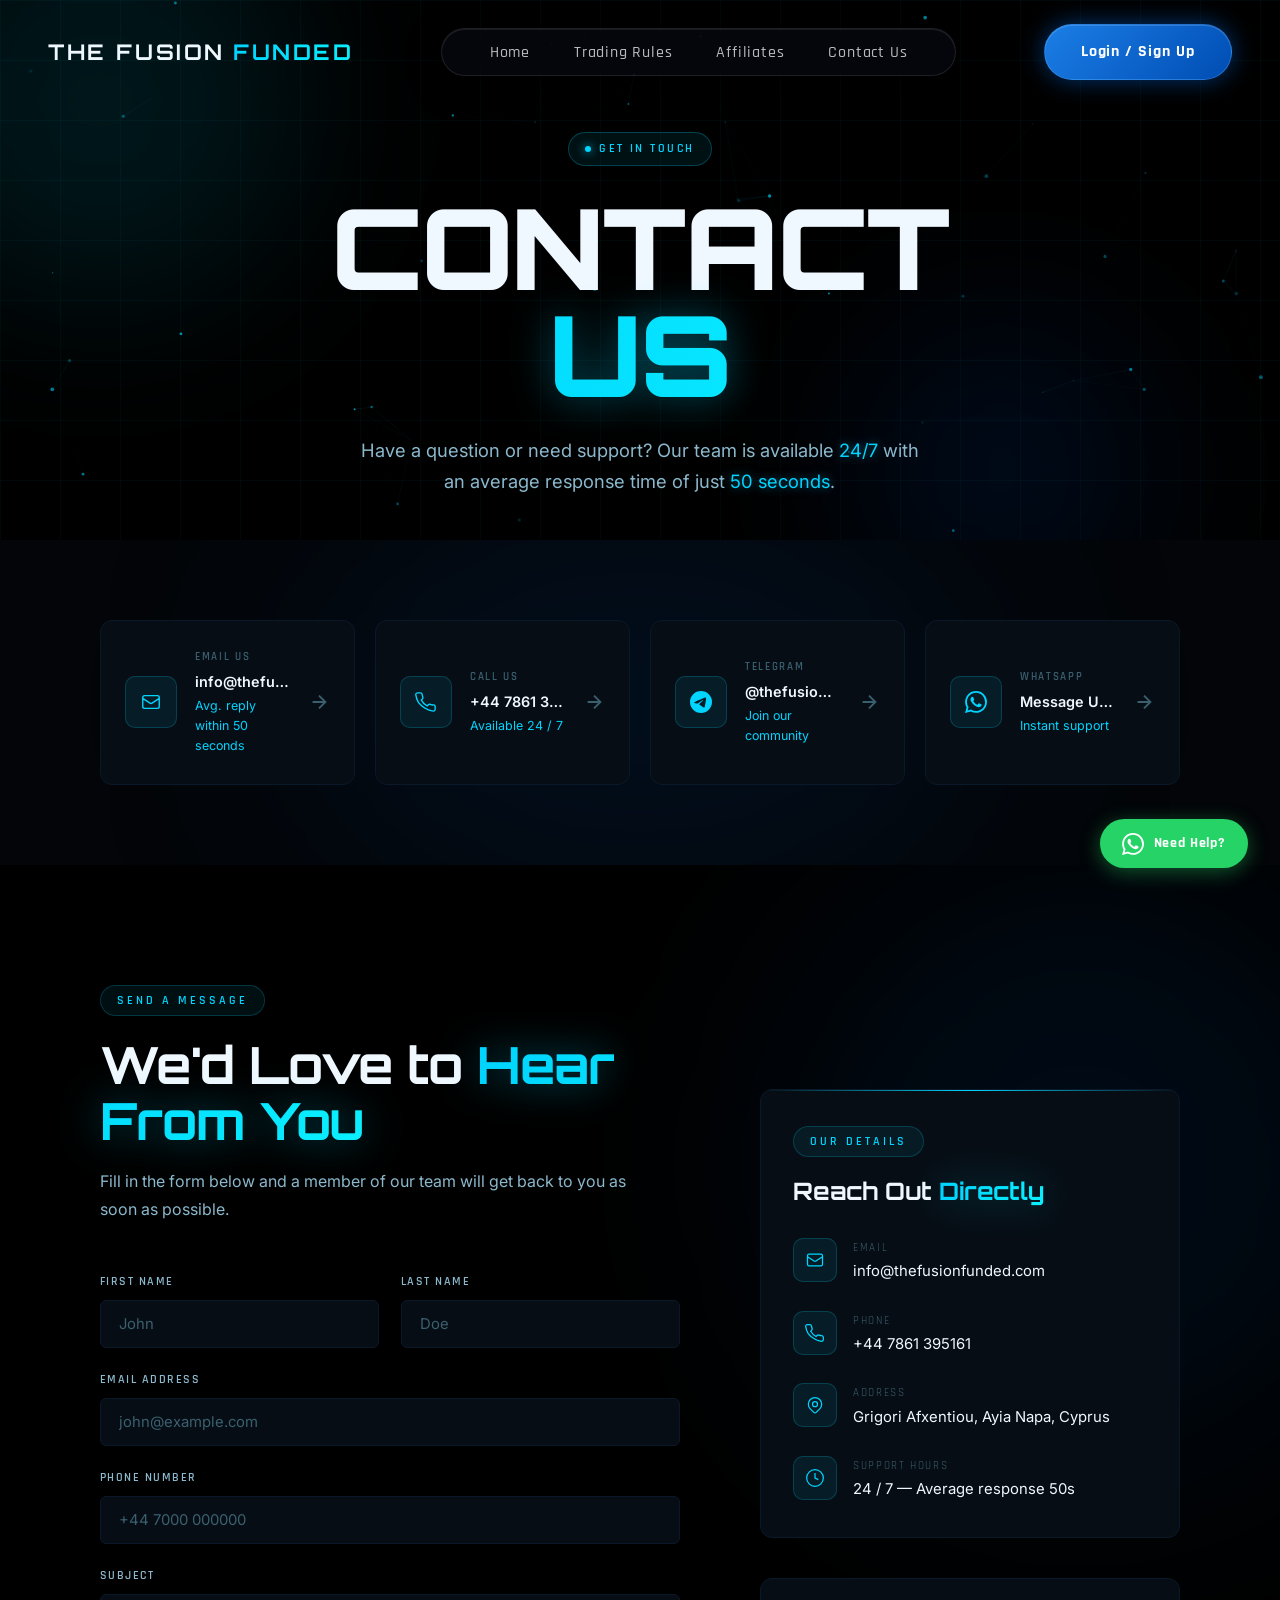
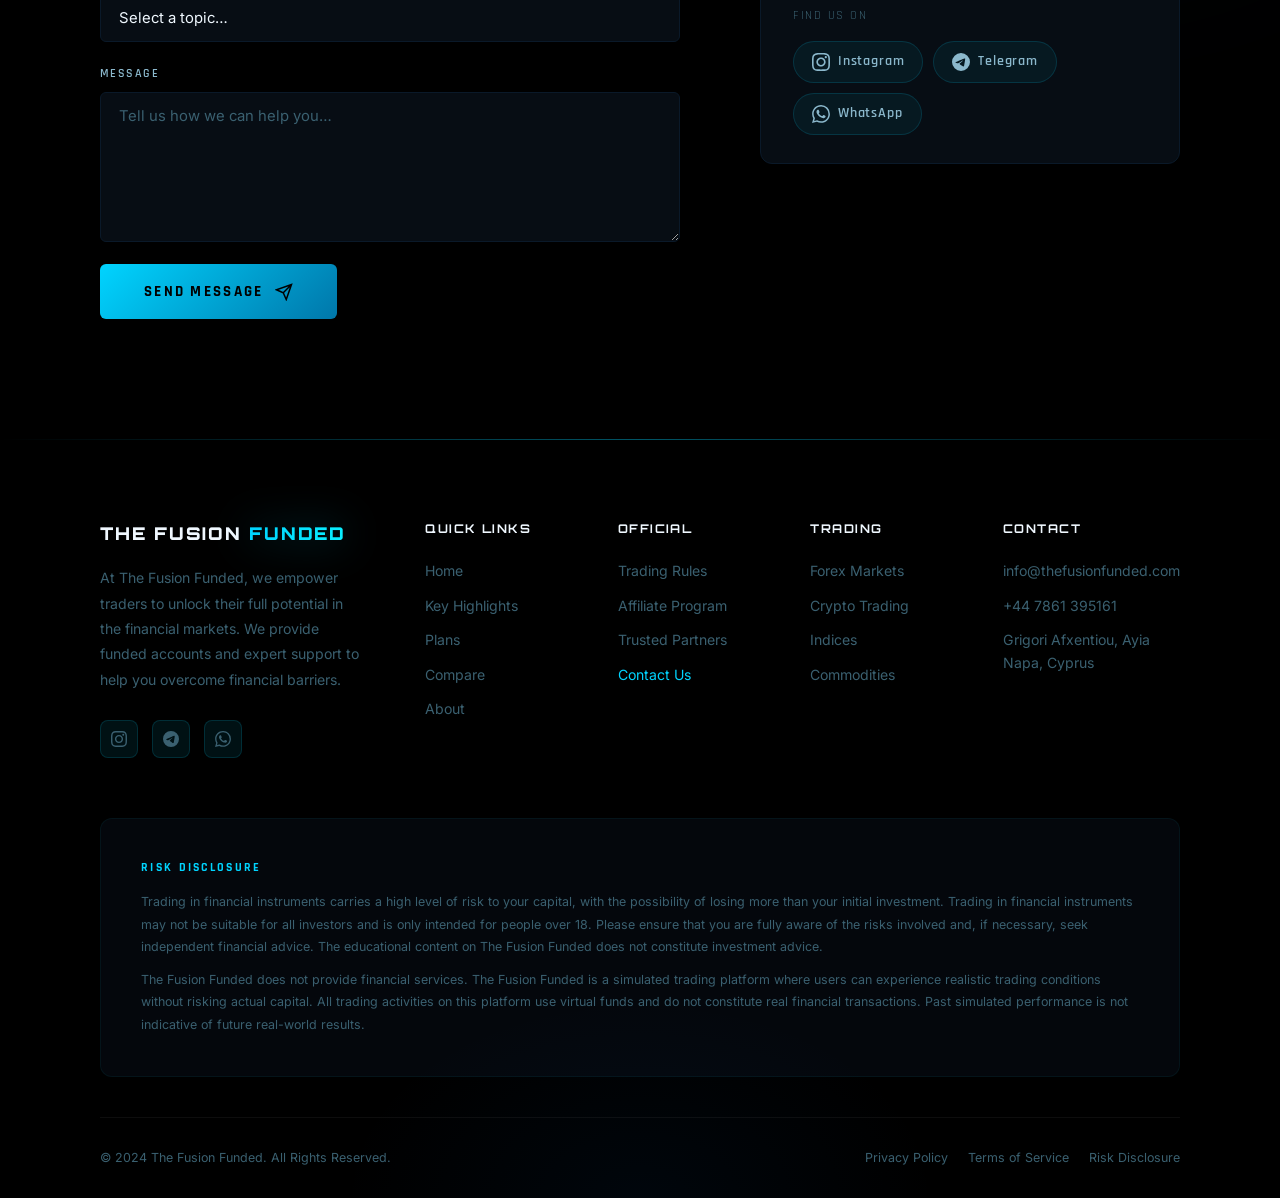
==== commit caa8a892: "Update contact_us.html" ====
--- a/contact_us.html
+++ b/contact_us.html
@@ -18,27 +18,26 @@
 <body>
 
   <!-- ===== NAVBAR ===== -->
-  <nav id="navbar">
+ <nav id="navbar">
     <div class="nav-inner">
-      <a href="../index.html" class="nav-logo" id="nav-logo">
+      <div class="nav-logo" id="nav-logo">
         <span class="logo-text">THE FUSION</span>
         <span class="logo-accent">FUNDED</span>
-      </a>
+      </div>
       <ul class="nav-links" id="nav-links">
-        <li><a href="../index.html#hero" class="nav-link">Home</a></li>
-        <li><a href="../index.html#highlights" class="nav-link">Key Highlights</a></li>
-        <li><a href="contact_us.html" class="nav-link active">Contact Us</a></li>
-        <li><a href="../index.html#plans" class="nav-link">Plans</a></li>
-        <li><a href="../index.html#compare" class="nav-link">Compare</a></li>
-        <li><a href="../index.html#about" class="nav-link">About</a></li>
-        <li><a href="https://thefusionfunded.com/trading_rules.html" class="nav-link" target="_blank">Trading Rules</a></li>
+        <li><a href="index.html" class="nav-link">Home</a></li>
+        <li><a href="trading_rules.html" class="nav-link">Trading Rules</a></li>
+        <li><a href="affiliate_program.html" class="nav-link">Affiliates</a></li>
+        <li><a href="contact_us.html" class="nav-link">Contact Us</a></li>
       </ul>
-      <a href="https://user.thefusionfunded.com/user/signup" class="nav-cta" id="nav-cta" target="_blank">Login / Sign Up</a>
+      <a href="https://user.thefusionfunded.com/user/signup" class="nav-cta" id="nav-cta" target="_blank">Login / Sign
+        Up</a>
       <button class="hamburger" id="hamburger" aria-label="Toggle navigation">
         <span></span><span></span><span></span>
       </button>
     </div>
   </nav>
+
 
   <!-- Mobile Menu Overlay -->
   <div class="mobile-menu-overlay" id="mobile-menu-overlay"></div>
